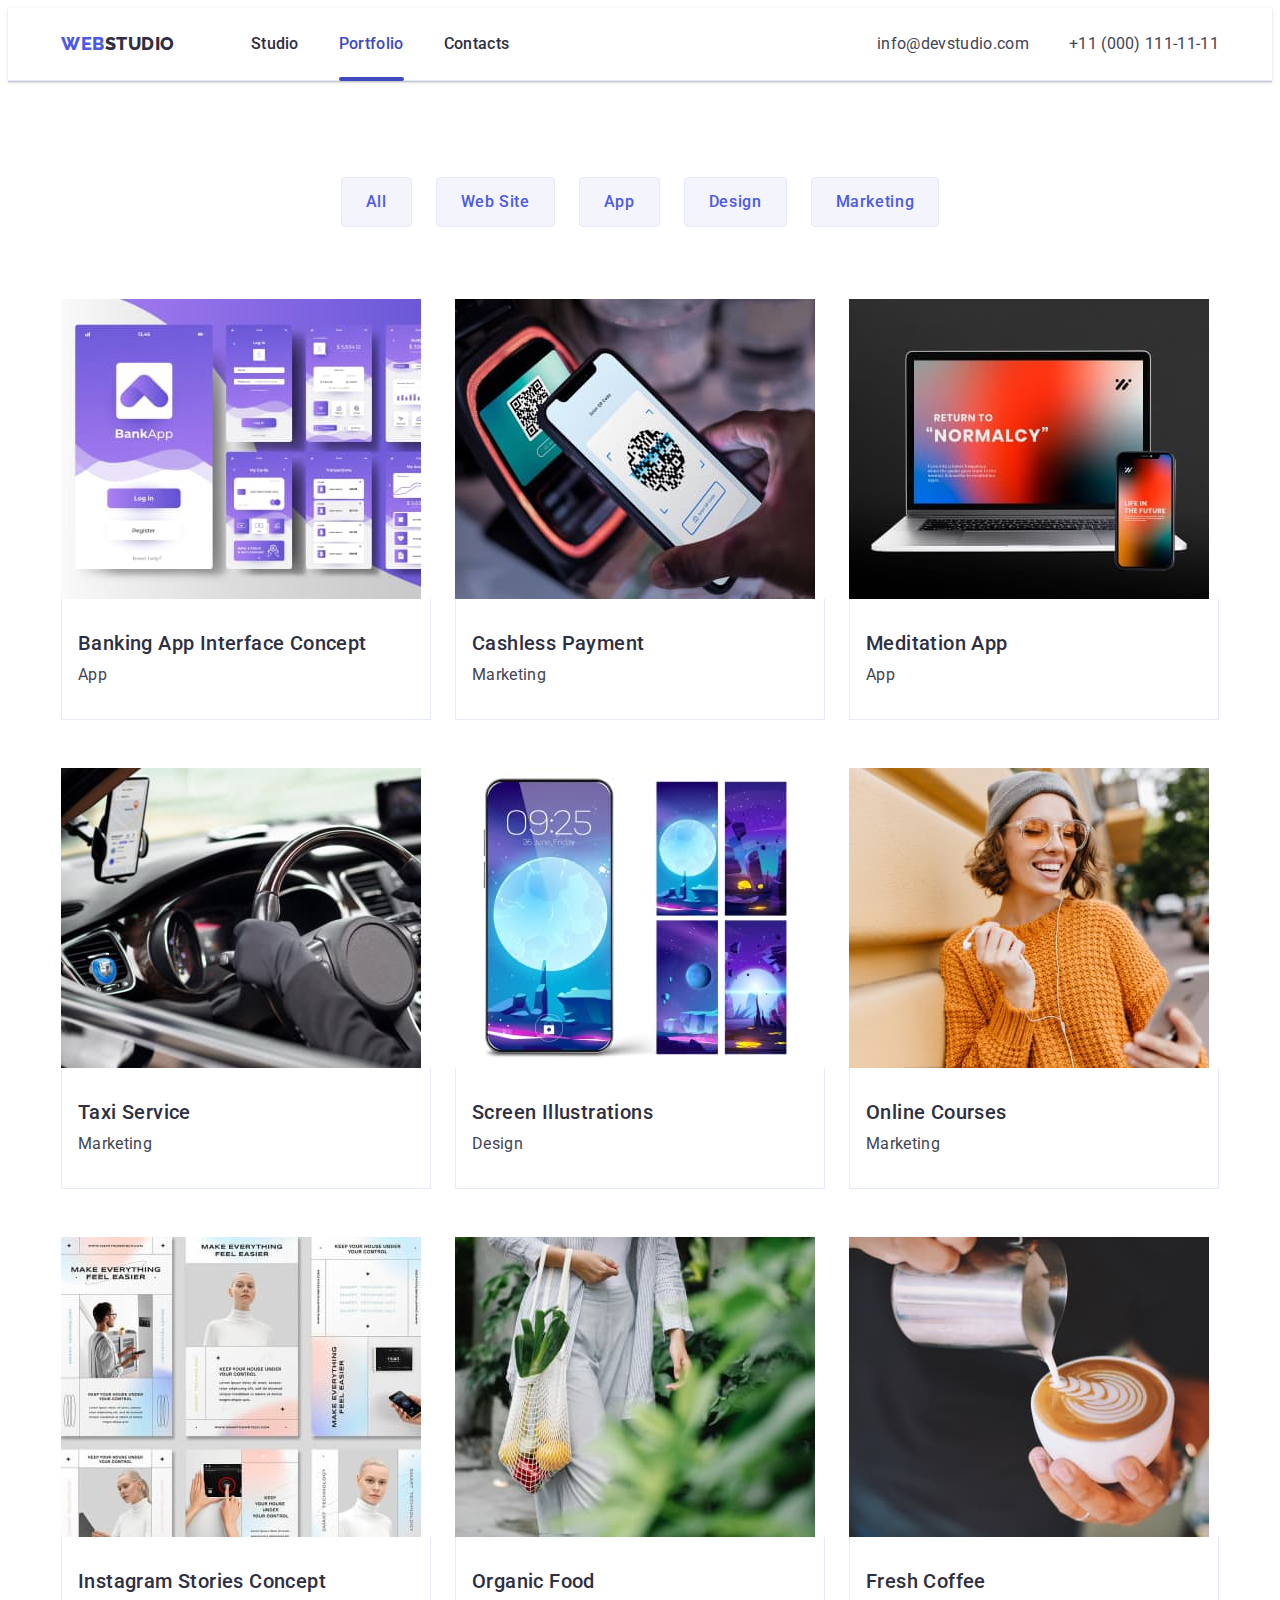
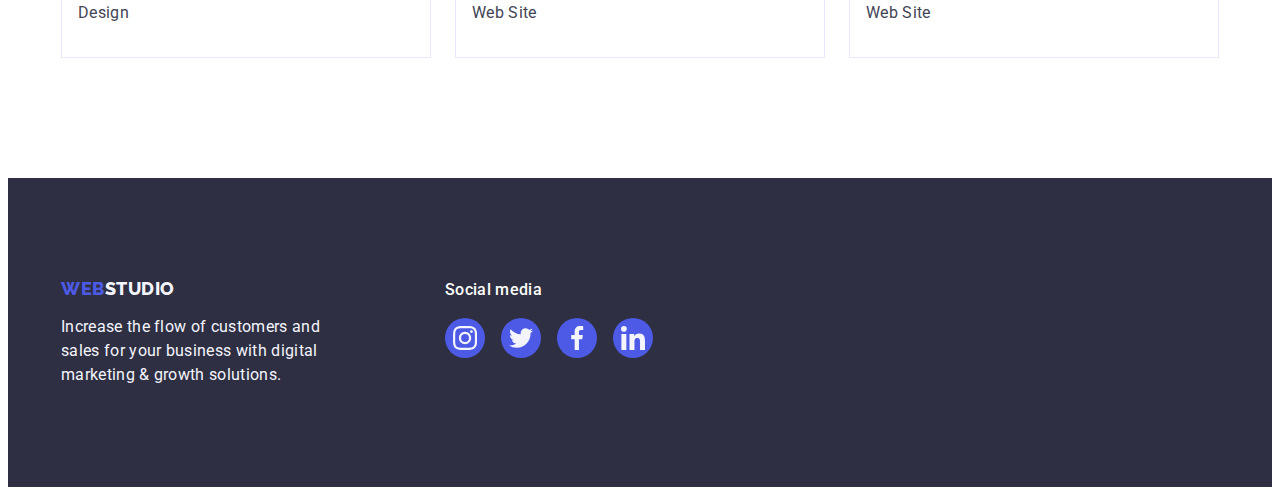
==== portfolio.html @ 48a173b4 "Initial commit" ====
<!DOCTYPE html>
<html lang="en">
  <head>
    <meta charset="UTF-8" />
    <meta http-equiv="X-UA-Compatible" content="IE=edge" />
    <meta name="viewport" content="width=device-width, initial-scale=1.0" />
    <title>Document</title>
    <link rel="preconnect" href="https://fonts.googleapis.com" />
    <link rel="preconnect" href="https://fonts.gstatic.com" crossorigin />
    <link
      href="https://fonts.googleapis.com/css2?family=Raleway:wght@800&family=Roboto:wght@400;500;700;900&display=swap"
      rel="stylesheet"
    />
    <link
      rel="stylesheet"
      href="https://cdnjs.cloudflare.com/ajax/libs/modern-normalize/2.0.0/modern-normalize.min.css"
      integrity="sha512-4xo8blKMVCiXpTaLzQSLSw3KFOVPWhm/TRtuPVc4WG6kUgjH6J03IBuG7JZPkcWMxJ5huwaBpOpnwYElP/m6wg=="
      crossorigin="anonymous"
      referrerpolicy="no-referrer"
    />
    <link rel="stylesheet" href="./css/styles.css" />
  </head>
  <body>
    <!-- header -->
    <header class="header">
      <div class="head container">
        <nav class="site-nav">
          <a href="./index.html" class="logo-header link"
            >Web<span class="logo part">Studio</span></a
          >
          <ul class="site-nav list">
            <li class="item">
              <a href="./index.html" class="site-nav-text link">Studio</a>
            </li>
            <li class="item">
              <a href="./portfolio.html" class="site-nav-text active link"
                >Portfolio</a
              >
            </li>
            <li class="item">
              <a href="" class="site-nav-text link">Contacts</a>
            </li>
          </ul>
        </nav>

        <address class="cont-info">
          <ul class="list">
            <li class="item">
              <a href="mailto:info@devstudio.com" class="cont-info-text link"
                >info@devstudio.com</a
              >
            </li>
            <li class="item">
              <a href="tel:+110001111111" class="cont-info-text link"
                >+11 (000) 111-11-11</a
              >
            </li>
          </ul>
        </address>
      </div>
    </header>
    <!-- main content -->
    <main>
      <section class="projects-filtre section">
        <div class="container">
          <h1 class="visually-hidden">
            Lorem ipsum dolor sit amet consectetur.
          </h1>

          <ul class="filtre-buttons list">
            <li class="item">
              <button type="button" class="button">All</button>
            </li>
            <li class="item">
              <button type="button" class="button">Web Site</button>
            </li>
            <li class="item">
              <button type="button" class="button">App</button>
            </li>
            <li class="item">
              <button type="button" class="button">Design</button>
            </li>
            <li class="item">
              <button type="button" class="button">Marketing</button>
            </li>
          </ul>

          <ul class="projects-card list">
            <li class="project-card-content">
              <a href="/" class="project-card-link link">
                <div class="project-list-img-wrapper">
                  <img
                    src="./images/portf9.jpg"
                    alt="Banking App"
                    width="360"
                    class="project-card-photo"
                  />
                  <p class="overlay">
                    14 Stylish and User-Friendly App Design Concepts · Task
                    Manager App · Calorie Tracker App · Exotic Fruit Ecommerce
                    App · Cloud Storage App
                  </p>
                </div>

                <div class="card-info">
                  <h2 class="project-tittle">Banking App Interface Concept</h2>
                  <p class="project-category">App</p>
                </div>
              </a>
            </li>

            <li class="project-card-content">
              <a href="" class="project-card-link link">
                <div class="project-list-img-wrapper">
                  <img
                    src="./images/portf1.jpg"
                    alt="Banking App"
                    width="360"
                    class="project-card-photo"
                  />
                  <p class="overlay">
                    14 Stylish and User-Friendly App Design Concepts · Task
                    Manager App · Calorie Tracker App · Exotic Fruit Ecommerce
                    App · Cloud Storage App
                  </p>
                </div>
                <div class="card-info">
                  <h2 class="project-tittle">Cashless Payment</h2>
                  <p class="project-category">Marketing</p>
                </div>
              </a>
            </li>

            <li class="project-card-content">
              <a href="" class="project-card-link link">
                <div class="project-list-img-wrapper">
                  <img
                    src="./images/portf2.jpg"
                    alt="Banking App"
                    width="360"
                    class="project-card-photo"
                  />
                  <p class="overlay">
                    14 Stylish and User-Friendly App Design Concepts · Task
                    Manager App · Calorie Tracker App · Exotic Fruit Ecommerce
                    App · Cloud Storage App
                  </p>
                </div>
                <div class="card-info">
                  <h2 class="project-tittle">Meditation App</h2>
                  <p class="project-category">App</p>
                </div>
              </a>
            </li>

            <li class="project-card-content">
              <a href="" class="project-card-link link">
                <div class="project-list-img-wrapper">
                  <img
                    src="./images/portf3.jpg"
                    alt="Banking App"
                    width="360"
                    class="project-card-photo"
                  />
                  <p class="overlay">
                    14 Stylish and User-Friendly App Design Concepts · Task
                    Manager App · Calorie Tracker App · Exotic Fruit Ecommerce
                    App · Cloud Storage App
                  </p>
                </div>
                <div class="card-info">
                  <h2 class="project-tittle">Taxi Service</h2>
                  <p class="project-category">Marketing</p>
                </div>
              </a>
            </li>

            <li class="project-card-content">
              <a href="" class="project-card-link link">
                <div class="project-list-img-wrapper">
                  <img
                    src="./images/portf4.jpg"
                    alt="Banking App"
                    width="360"
                    class="project-card-photo"
                  />
                  <p class="overlay">
                    14 Stylish and User-Friendly App Design Concepts · Task
                    Manager App · Calorie Tracker App · Exotic Fruit Ecommerce
                    App · Cloud Storage App
                  </p>
                </div>
                <div class="card-info">
                  <h2 class="project-tittle">Screen Illustrations</h2>
                  <p class="project-category">Design</p>
                </div>
              </a>
            </li>

            <li class="project-card-content">
              <a href="" class="project-card-link link">
                <div class="project-list-img-wrapper">
                  <img
                    src="./images/portf5.jpg"
                    alt="Banking App"
                    width="360"
                    class="project-card-photo"
                  />
                  <p class="overlay">
                    14 Stylish and User-Friendly App Design Concepts · Task
                    Manager App · Calorie Tracker App · Exotic Fruit Ecommerce
                    App · Cloud Storage App
                  </p>
                </div>
                <div class="card-info">
                  <h2 class="project-tittle">Online Courses</h2>
                  <p class="project-category">Marketing</p>
                </div>
              </a>
            </li>

            <li class="project-card-content">
              <a href="" class="project-card-link link">
                <div class="project-list-img-wrapper">
                  <img
                    src="./images/portf6.jpg"
                    alt="Banking App"
                    width="360"
                    class="project-card-photo"
                  />
                  <p class="overlay">
                    14 Stylish and User-Friendly App Design Concepts · Task
                    Manager App · Calorie Tracker App · Exotic Fruit Ecommerce
                    App · Cloud Storage App
                  </p>
                </div>
                <div class="card-info">
                  <h2 class="project-tittle">Instagram Stories Concept</h2>
                  <p class="project-category">Design</p>
                </div>
              </a>
            </li>

            <li class="project-card-content">
              <a href="" class="project-card-link link">
                <div class="project-list-img-wrapper">
                  <img
                    src="./images/portf7.jpg"
                    alt="Banking App"
                    width="360"
                    class="project-card-photo"
                  />
                  <p class="overlay">
                    14 Stylish and User-Friendly App Design Concepts · Task
                    Manager App · Calorie Tracker App · Exotic Fruit Ecommerce
                    App · Cloud Storage App
                  </p>
                </div>
                <div class="card-info">
                  <h2 class="project-tittle">Organic Food</h2>
                  <p class="project-category">Web Site</p>
                </div>
              </a>
            </li>

            <li class="project-card-content">
              <a href="" class="project-card-link link">
                <div class="project-list-img-wrapper">
                  <img
                    src="./images/portf8.jpg"
                    alt="Banking App"
                    width="360"
                    class="project-card-photo"
                  />
                  <p class="overlay">
                    14 Stylish and User-Friendly App Design Concepts · Task
                    Manager App · Calorie Tracker App · Exotic Fruit Ecommerce
                    App · Cloud Storage App
                  </p>
                </div>
                <div class="card-info">
                  <h2 class="project-tittle">Fresh Coffee</h2>
                  <p class="project-category">Web Site</p>
                </div>
              </a>
            </li>
          </ul>
        </div>
      </section>
    </main>
    <footer class="footer">
      <div class="footer-container container">
        <div class="footer-logo-text">
          <a href="./index.html" class="logo-footer link"
            >Web<span class="logo-part-footer">Studio</span></a
          >
          <p class="footer-text">
            Increase the flow of customers and sales for your business with
            digital marketing & growth solutions.
          </p>
        </div>

        <div class="footer-social">
          <p class="footer-media-tittle">Social media</p>
          <ul class="footer-media-list list">
            <li class="footer-media-item">
              <a href="" class="footer-media-link link">
                <svg class="footer-media-icon" width="24" height="24">
                  <use href="./images/icons.svg#icon-instagram"></use>
                </svg>
              </a>
            </li>
            <li class="footer-media-item">
              <a href="" class="footer-media-link link">
                <svg class="footer-media-icon" width="24" height="24">
                  <use href="./images/icons.svg#icon-twitter"></use>
                </svg>
              </a>
            </li>
            <li class="footer-media-item">
              <a href="" class="footer-media-link link">
                <svg class="footer-media-icon" width="24" height="24">
                  <use href="./images/icons.svg#icon-facebook"></use>
                </svg>
              </a>
            </li>
            <li class="footer-media-item">
              <a href="" class="footer-media-link link">
                <svg class="footer-media-icon" width="24" height="24">
                  <use href="./images/icons.svg#icon-linkedin"></use>
                </svg>
              </a>
            </li>
          </ul>
        </div>
      </div>
    </footer>
  </body>
</html>
---- css/styles.css ----
/* цвет основного текста #2E2F42 */
/* цвет вторичного текста #434455 */
/* главный цвет фона #FFFFFF */
/* цвет акцента #4D5AE5 */
/* вторичный цвет фона #F4F4FD */


:root{
    --primary-text-color:  #2E2F42;
    --secondary-text-color: #434455;
    --primary-bg-color: #FFFFFF;
    --secondary-bg-color:#2E2F42;
    --third-bg-color : #F4F4FD;
    --border-for-icons : #8E8F99 ;
    --accent:#4D5AE5;
    --accent-two:#404bbf;
    --accent-color-social : #31d0aa ;
    --button-shadow-color:rgba(0, 0, 0, 0.15);
    --elements-border-color: #E7E9FC;
    --active-button-shadow: 0px 3px 1px rgba(0, 0, 0, 0.1), 0px 2px 1px rgba(0, 0, 0, 0.08), 0px 2px 2px rgba(0, 0, 0, 0.12);
    --card-shadow-color : 0px 1px 6px rgba(46, 47, 66, 0.08), 0px 1px 1px rgba(46, 47, 66, 0.16), 0px 2px 1px rgba(46, 47, 66, 0.08);
    --card-set-gap-left: 24px;
    --card-set-gap-top :48px;
    --madal-bg-color :  #FCFCFC;
}
   
/* HOME PAGE */  /* HOME PAGE */ /* HOME PAGE */ /* HOME PAGE */ /* HOME PAGE */ /* HOME PAGE */ 

body{
    background-color:var(--primary-bg-color);
    color: var(--secondary-text-color);
    font-family: "Roboto" , sans-serif; 
    
   
}

/* default classes */


h1,h2,h3,h4,h5,h6,p{
    margin: 0;
   padding: 0;
}


ul{
    padding: 0;
}

img{
    display: block;
    max-width: 100%;
    height: auto;
    margin: 0;
}

.link{
    text-decoration: none;
}
.list{
    list-style: none;
    margin: 0;
    padding: 0;
}

.visually-hidden { 
 position: absolute;
width: 1px;
height: 1px;
margin: -1px;
border: 0;
padding: 0;
white-space: nowrap;
clip-path: inset(100%);
clip: rect(0 0 0 0);
overflow: hidden;
}


.section{
    padding-top: 120px;
    padding-bottom: 120px;
}

.container{
    width: 1158px;
    padding-left: 15px;
    padding-right: 15px;
    margin-left: auto;
    margin-right: auto;
}




/* HEADER */



header{
    box-shadow: 0px 2px 1px rgba(46, 47, 66, 0.08), 0px 1px 1px rgba(46, 47, 66, 0.16), 0px 1px 6px rgba(46, 47, 66, 0.08);
    border-bottom: 1px solid var(--elements-border-color)
}


.head.container{
    display: flex;

    align-items: center;
}


/* LOGO */

.logo.part{
    color: var(--secondary-bg-color);
}


.logo-header{
    color:var(--accent);
    text-transform: uppercase;
    font-family: "Raleway", sans-serif;
    font-weight: 800;
    font-size: 18px;
    line-height: 1.17; 
    letter-spacing: 0.03em;
    margin-right:76px;
   
 
}



/* NAVIGATION */

/* COMMON STYLES FOR NAVIGATION */

.site-nav{
 display: flex;
 align-items: center;
 
 font-weight: 500;
 font-size: 16px;
 line-height: 1.5;
 letter-spacing: 0.02em;
 color:var(--secondary-bg-color);

 

}
.site-nav.list .item{
    position: relative;
}

.site-nav-text.active{
    color: var(--accent-two);
    position: relative;
}

.site-nav .active::after{
    content: "" ;
    display: block;
    width: 100%;
    height: 4px;
    bottom: -1px;
   
    background-color: var(--accent-two);
    border-radius: 2px;

    position: absolute;

    left:0;
    
}


/* COMMON STYLES FOR LINK LIST */


.site-nav.list{
    letter-spacing: 0.02em;
    display: flex;
    gap:40px;
    
   
}


/* STYLE FOR BUTTONS TEXT */
.site-nav-text{
    display:block;
    padding-top: 24px;
    padding-bottom: 24px;

    color: var(--primary-text-color);
    font-weight: 500;
    font-size: 16px;
    line-height: 1.5;
    
   transition-property: color ;
   transition-duration: 250ms ;
   transition-timing-function: cubic-bezier(0.4, 0, 0.2, 1) ;

   
}

 .site-nav-text:hover,.site-nav-text:focus{
    color:var(--accent-two);
    
}



/* CONTACT INFIRMATION */


.cont-info{
    
    margin-left:auto;
    font-style: normal;
   
}


.cont-info>.list{
    align-items: center;
    display:flex;
    gap: 40px;
}


.cont-info-text{
    color: var(--secondary-text-colorcolor);
    
    font-size: 16px;
    line-height: 1.5;
    letter-spacing: 0.02em;
     padding-top: 24px;
    padding-bottom: 24px;

    transition-property: color ;
   transition-duration: 250ms ;
   transition-timing-function: cubic-bezier(0.4, 0, 0.2, 1) ;

}


.cont-info-text:hover,.cont-info-text:focus{
    color: var(--accent-two);
}



/* MAIN CONTENT */

/* SECTION 1 */

.hero {


    background-image: linear-gradient(rgba(46, 47, 66, 0.7),rgba(46, 47, 66, 0.7)), url("../images/people-office.jpg");
    background-color: var(--secondary-bg-color);
    background-repeat: no-repeat;
    background-position: center;
    background-size: cover;

    max-width: 1440px;
    margin: 0 auto;


    text-align: center;
    padding: 188px 0;
}



.hero-tittle{
    max-width: 496px;
    
    margin: 0 auto;
    color: var(--primary-bg-color);
    font-weight: 700;
    font-size: 56px;
    line-height: 1.07;
    letter-spacing:0.02em;
    margin-bottom: 48px;
    
}

.order-button{
    display: block;
    height: 56px;
    border: none;
    margin:0 auto;
    cursor:pointer;
    background-color: var(--accent);
    color:var(--primary-bg-color);
    font-family: "Roboto",sans-serif;
    font-weight: 500;
    font-size: 16px;
    line-height: 1.5;
    letter-spacing: 0.04em;
    text-align: center;
    padding: 16px 32px 16px 32px;
    background: #4D5AE5;
    box-shadow: var(--button-shadow-color);
    border-radius: 4px;
    min-width: 169px;

   transition-property: background-color;
   transition-duration: 250ms ;
   transition-timing-function: cubic-bezier(0.4, 0, 0.2, 1) ;
}

.order-button:hover,.order-button:focus{
background-color:var(--accent-two);
}


/* SECTION 2 */

 .feauters-list {
    display: flex;
 }

 .feauters-list .item {
    margin-right:24px;
    width: calc((100% - 72px) / 4);
 }

 .feauters-list .item:last-child{
    margin-right:0px;
 }


 .feauters-icon {
     display: flex;
     align-items: center;
     justify-content: center;
      border-radius: 4px; 
      margin-bottom: 8px;
    width: 264px;
    height: 112px;
    background-color: var(--third-bg-color);
 }

 

 .feauters-svg{
    width: 64px;
    height: 64px;
 }



.feauters-card-tittle{
    color: var(--primary-text-color);
    font-weight: 500;
    font-size: 20px;
    line-height: 1.2;
    letter-spacing: 0.02em;
    margin-bottom: 8px;
    margin-top: 8px;
}

.feauters-card-text{
    color: var(--secondary-text-color);
    font-size: 16px;
    line-height: 1.5 ;
    letter-spacing: 0.02em ;

}

/* SECTION 3 */

.projects.section{
    padding-top:0;
}

.projects-tittle{ 
    color: var(--primary-text-color);
    font-weight: 700;
    font-size: 36px;
    line-height: 1.11;
    text-align: center;
    letter-spacing: 0.02em;
    text-transform: capitalize;
    margin-bottom: 72px;
}

.projects-list{
    display:flex;
}

.projects-list .item{

    margin-right:24px;
}

.projects-list .item:last-child{
    margin-right: 0;
}

/* SECTION 4 */

.team{
  background-color: var(--third-bg-color);
}

.team-tittle{
    color: var(--primary-text-color);
    font-weight: 700;
    font-size: 36px;
    line-height: 1.11;  
    text-align: center;
    letter-spacing: 0.02em;
    text-transform: capitalize;
    margin-bottom: 72px;

}

.team-list{
    display: flex;
    gap: 24px;
}



.team-card-content{
    text-align: center;
    background-color: var(--primary-bg-color);
    box-shadow: var(--card-shadow-color);
    border-radius: 0px 0px 4px 4px;
    width: calc(100% - 72px);
    /* margin-right: 24px; */
    
}

.team.list .team-card-content:last-child{
    margin-right: 0;
}

/* .worker{

    padding: 32px 16px 8px 16px;
} */


.card-tittle{
    background-color: var(--primary-bg-color);
    color:var(--primary-text-color);
    font-weight: 500;
    font-size: 20px;
    line-height: 1.2; 
    text-align: center;
    margin-top: 32px;
    margin-bottom: 8px;
    letter-spacing: 0.02em ;
    

}

.card-text {
   color:var(--secondary-text-color);
   font-size: 16px ;
   line-height: 1.5;
   letter-spacing: 0.02em;
   text-align: center;
  
   
}


.team-photo{
    display: block;
}


.person-media-link{
    display: flex;
    width: 100%;
     height: 100% ;
     background-color: var(--accent);
     border-radius: 50%;
     align-items: center;
     justify-content: center;

  transition-property: background-color;
   transition-duration: 250ms ;
   transition-timing-function: cubic-bezier(0.4, 0, 0.2, 1) ;

}

.person-media-link:hover , .person-media-link:focus{
   background-color: var(--accent-two) ;
   
}

.person-media-list{

display: flex;
justify-content: center;
gap: 24px;
margin-top: 8px;
padding: 0px 16px 32px 16px;



}


.person-media-list .media-container:last-child{
    margin-right: 0 ;
}



.media-container{
    width: 40px;
    height: 40px;
    
    background-color: var(--accent);
    border-radius: 50%;
    
}


.person-media-icon{
   
   width: 16px;
   height: 16px;
   margin:12px;
    fill: var(--third-bg-color);
    
}



/* CUSTOMERS SECTION 5 */
.customers-tittle{

   margin-bottom: 72px;

   text-align: center;
   font-family: 'Roboto' sans-serif;
   font-weight: 700;
   font-size: 36px;
   letter-spacing: 0.02em;
   line-height: 1.11 ;

   color: var(--primary-text-color);
}

.customers-list {
    display: flex;
    gap: 24px;
}

.custom-card{
    height: 88px;
    width: calc((100% - 120px) / 6);
}


.customers-link{
    width: 100%;
    height: 100%;
    border: 1px solid var(--border-for-icons);
    border-radius: 4px;
    display: flex; 
    align-items: center;
    justify-content: center;
    color: var(--border-for-icons);
    cursor: pointer;

    transition: border-color 250ms cubic-bezier(0.4, 0, 0.2, 1),
    color 250ms cubic-bezier(0.4, 0, 0.2, 1);

    /* transition-property: color, border ;
   transition-duration: 250ms ;
   transition-timing-function: cubic-bezier(0.4, 0, 0.2, 1) ; */
}

.custom-icon{
    fill: currentColor;
    margin: 16px 32px;
    width: 104px;
     height: 56px;

}



.customers-link:hover, .customers-link:focus {
    color: var(--accent-two);
    border: 1px solid var(--accent-two);
}


    /* footer */ /* footer */ /* footer */



.footer{
    
    background-color: var(--secondary-bg-color);
    padding-top: 100px;
    padding-bottom: 100px;
    
}
.footer-container{
    display: flex;
    align-items: baseline
    
}

.logo-footer{
    display: inline-block;
    margin-bottom: 16px;
    color:var(--accent);
    text-transform: uppercase;
    font-family: "Raleway", sans-serif;
    font-weight: 800;
    font-size: 18px;
    line-height: 1.17; 
    letter-spacing: 0.03em;
}


.logo-part-footer{
color:var(--third-bg-color);

}

.footer-logo-text{
  
    margin-right: 120px;
}

.footer-text {
    width: 264px;
   font-size: 16px;
   line-height: 1.5;
   letter-spacing: 0.02em ;
   color:var(--third-bg-color);
}

.footer-media-tittle {
 font-family: 'Roboto' sans-serif;
font-style: normal;
font-weight: 500;
font-size: 16px;
line-height: 1.5;
letter-spacing: 0.02em;

color:  var(--primary-bg-color);

margin-bottom: 16px ;
}


.footer-media-list {
    display:flex;
     gap: 16px;
   
}

.footer-media-link{
    display: flex; 
    align-items: center;
     justify-content: center;
    width: 100%;
    height: 100%;
    background-color: var(--accent);
    border-radius: 50%;

    transition-property: background-color;
   transition-duration: 250ms ;
   transition-timing-function: cubic-bezier(0.4, 0, 0.2, 1) ;
}


.footer-media-link:hover , .footer-media-link:focus{
      background-color: var( --accent-color-social);
}

.footer-media-item{
    width: 40px;
    height: 40px;
}


.footer-media-icon {
   fill: var(--third-bg-color);
    margin: 8px;
}


/* PAGE PORTFOLIO */ /* PAGE PORTFOLIO */ /* PAGE PORTFOLIO */ /* PAGE PORTFOLIO */




/* filtre buttons */

.projects-filtre{
    padding-top: 96px;
     padding-bottom: 120px;
}

.button{
 display: inline-block;
background-color: var(--third-bg-color);
font-family: "Roboto", sans-serif;
font-weight: 500;
font-size: 16px;
line-height: 1.5;
letter-spacing: 0.04em ;
text-align: center;
color: var(--accent);
cursor:pointer;
text-align: center;
padding: 12px 24px 12px 24px;
border-radius: 4px;
border: 1px solid var(--elements-border-color);
min-width: 69px;
transition: color 250ms cubic-bezier(0.4, 0, 0.2, 1), background-color 250ms cubic-bezier(0.4, 0, 0.2, 1), 
border-color 250ms cubic-bezier(0.4, 0, 0.2, 1),
 box-shadow 250ms cubic-bezier(0.4, 0, 0.2, 1);

   /* transition-property: color, background-color, box-shadow, border;
   transition-duration: 250ms ;
   transition-timing-function: cubic-bezier(0.4, 0, 0.2, 1) ;  */
}

.button:hover,.button:focus{
     color: var(--primary-bg-color);
    background-color:var(--accent-two);
    box-shadow: var(--active-button-shadow);
    border: 1px solid transparent;
    
}

.filtre-buttons.list{
    display:flex;
    justify-content: center;
    margin-bottom: 72px;
}

.filtre-buttons.list .item{
    margin-right: 24px;
}

.filtre-buttons.list .item:last-child{
    margin-right: 0px;
}


.project-list-img-wrapper{
    position: relative;
    overflow: hidden;
}

.overlay{ 
    position: absolute;
    left: 0;
    top: 0;
    width: 100%;
    height: 100%;
    overflow: auto;
    transform: translate( 0, 100%);
    transition: transform 250ms cubic-bezier(0.4, 0, 0.2, 1) ;


    color: var(--third-bg-color);
    background-color: var(--accent);
    font-family: 'Roboto' , sans-serif;
    font-size: 16px;
    line-height: 1.5;
    letter-spacing: 0.02em;

    /* padding: 40px 32px 164px 32px; */
    padding: 40px 32px;
    
}




.project-card-link{
    display: block;
    transition: box-shadow 250ms cubic-bezier(0.4, 0, 0.2, 1);
    
}

.project-card-link:hover .overlay, .project-card-link:focus .overlay{
  transform: translate(0, 0);
}

.project-card-link:hover, .project-card-link:focus{
    
  box-shadow: 0px 1px 6px rgba(46, 47, 66, 0.08),
  0px 1px 1px rgba(46, 47, 66, 0.16),
   0px 2px 1px rgba(46, 47, 66, 0.08);
}






 .projects-card{
    display:flex;
    flex-wrap: wrap;
    padding-top: 0;
    padding-bottom: 0;
    column-gap: 24px;
    row-gap: 48px;

}


.project-card-photo{
    
    display: block;
    max-width: 100%;
    
}

.project-card-content{

    width: calc((100% - 48px) / 3);
    background-color: var(--primary-bg-color);
   
}




.project-tittle{
   
    color: var(--primary-text-color);
    font-weight: 500;
    font-size: 20px;
    line-height: 1.2;  
    letter-spacing: 0.02em;
     
    margin-bottom:8px;

}
.project-category {

   color: var(--secondary-text-color);
    
   font-size: 16px;
   line-height: 1.5;
   letter-spacing: 0.02em;
  

}

.card-info{

   padding: 32px 16px 32px 16px;
    
   border: 1px solid var(--elements-border-color);
   
   border-top:none;
    
} 

/* MODAL WINDOW AND BACKDROP */


.backdrop.is-hidden{
    visibility: hidden;
    opacity: 0;
    pointer-events: none;
}

.backdrop{
   position: fixed;
   top: 0;
   left: 0;

   width: 100%;
   height: 100%;

   background-color: rgba(46, 47, 66, 0.4);

   transition: opacity 250ms cubic-bezier(0.4, 0, 0.2, 1),
    visibility 250ms cubic-bezier(0.4, 0, 0.2, 1)
}

.modal{

    position: absolute;
    top: 50%;
    left: 50%;

    transform: translate(-50%, -50%);
    transition: transform 250ms cubic-bezier(0.4, 0, 0.2, 1);

    min-width: 408px;
    min-height: 584px;


    background-color: var(--madal-bg-color);
    box-shadow: 0px 1px 1px rgba(0, 0, 0, 0.14), 0px 1px 3px rgba(0, 0, 0, 0.12), 0px 2px 1px rgba(0, 0, 0, 0.2);
    border-radius: 4px;

    

    
}


.modal-button{

    display: flex;
    justify-content: center;
    align-items: center;

    position: absolute;
    top: 24px;
    right: 24px;
    bottom: auto;
    left: auto;
      
    
    
    min-width: 24px;
    min-height: 24px;
    padding: 0;
    background-color: var(--elements-border-color);
    border: 1px solid rgba(0, 0, 0, 0.1);
    border-radius: 50%;

    cursor: pointer;

     transition: background-color 250ms cubic-bezier(0.4, 0, 0.2, 1),
     border 250ms cubic-bezier(0.4, 0, 0.2, 1);
}


.modal-button:hover, .modal-button:focus{
    
    fill: var(--primary-bg-color);
    background-color: var(--accent-two);
    border: none;

}

.modal-back-icon{
    transition: fill 250ms cubic-bezier(0.4, 0, 0.2, 1);
}
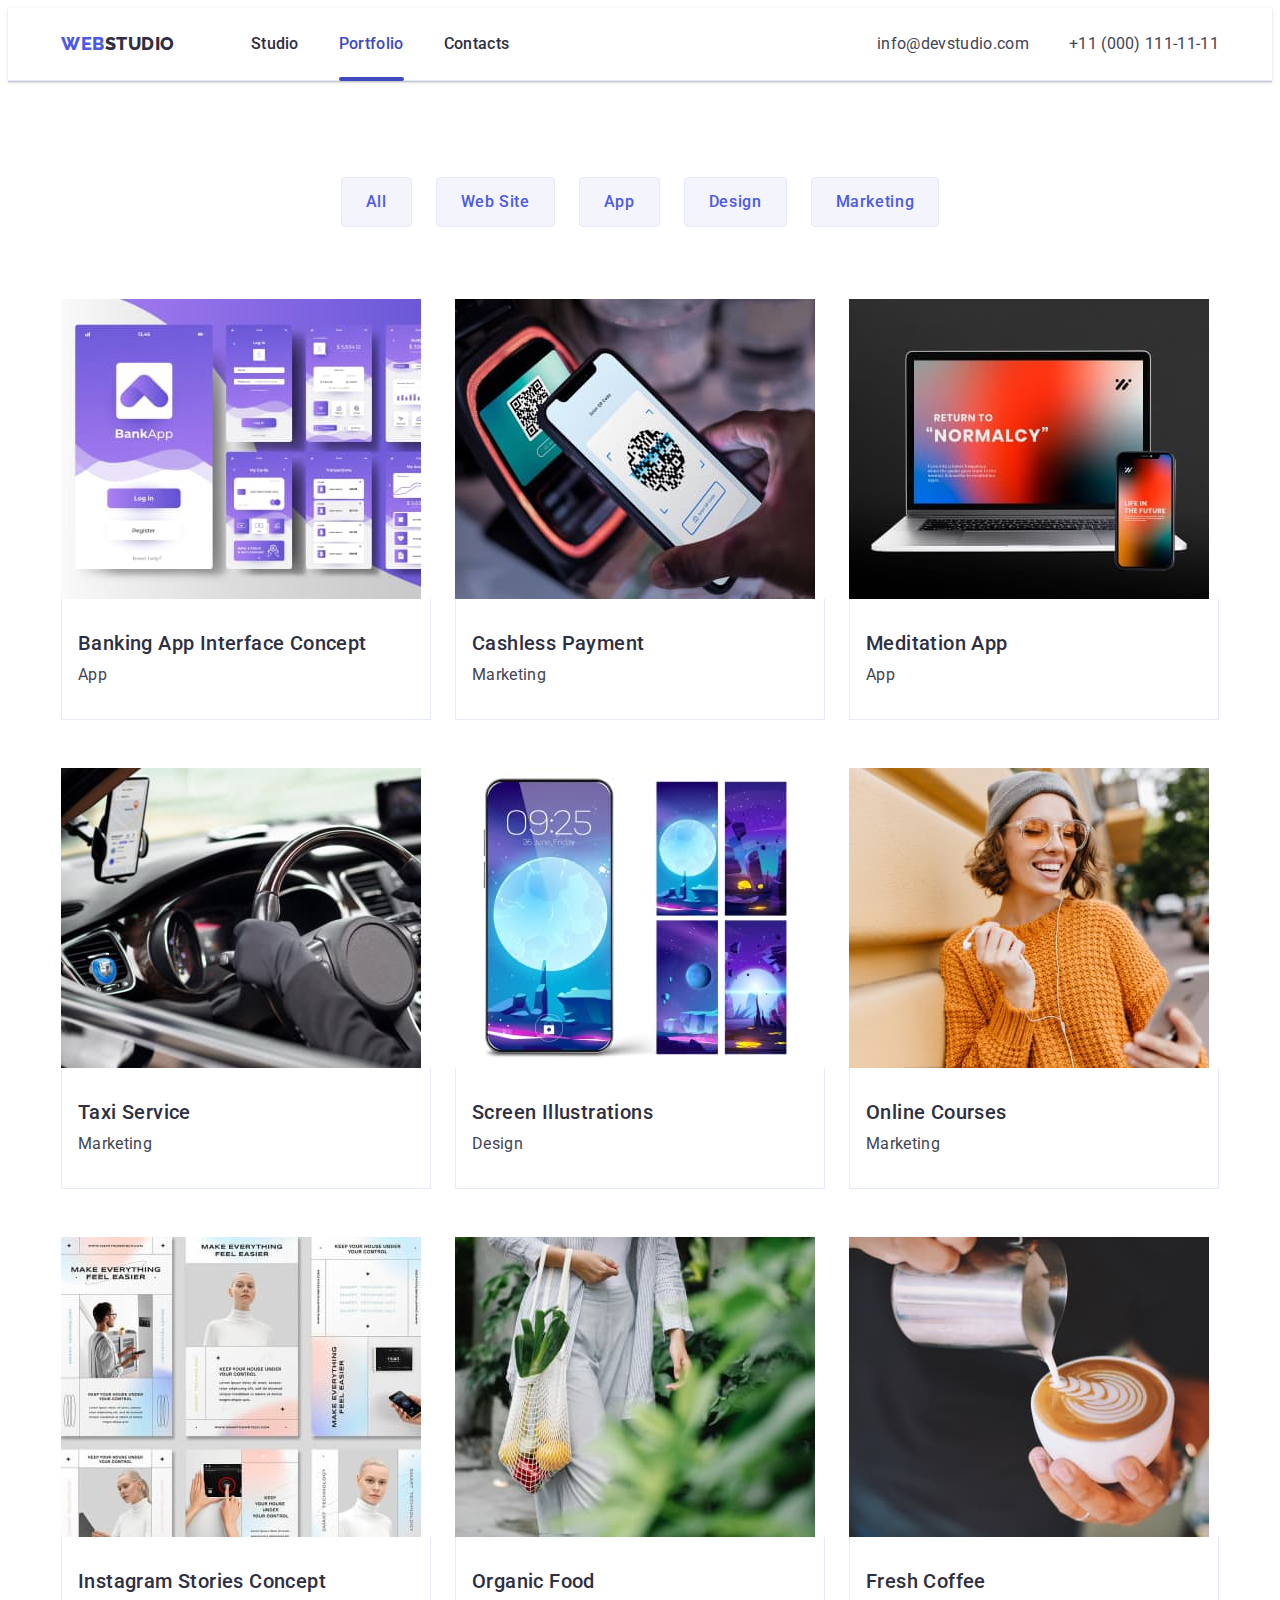
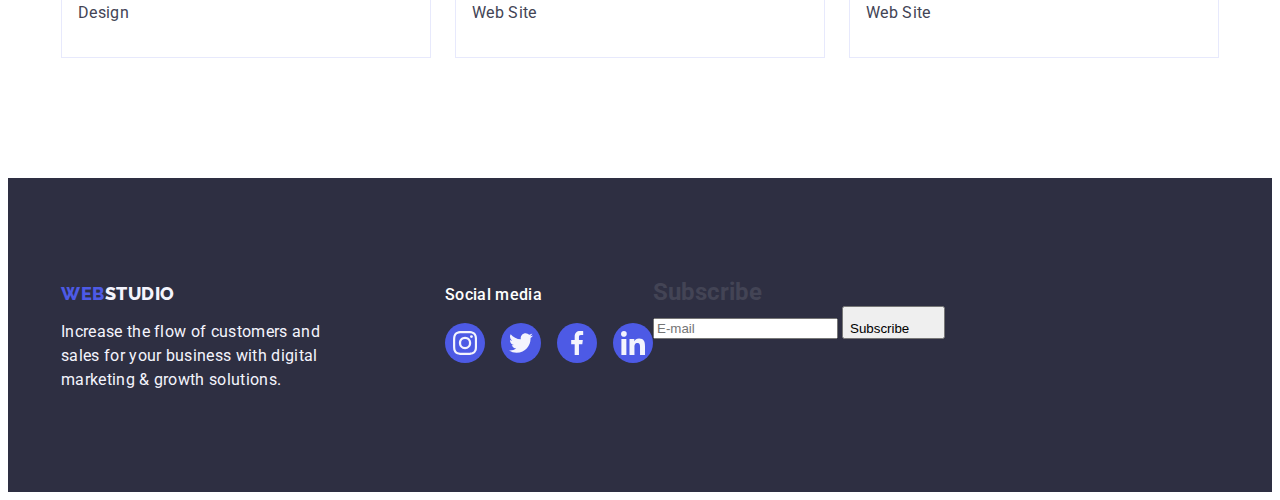
==== commit d8ca0c1a: "added footer input" ====
--- a/portfolio.html
+++ b/portfolio.html
@@ -333,6 +333,29 @@
             </li>
           </ul>
         </div>
+
+        <div class="footer-form-wrapper">
+          <h2 class="footer-form-tittle">Subscribe</h2>
+
+          <div class="input-btn-wrapper">
+            <label for="e-mail" class="footer-form-lable">
+              <input
+                type="text"
+                class="footer-input"
+                id="e-mail"
+                name="e_mail"
+                placeholder="E-mail"
+              />
+            </label>
+
+            <button type="button" class="subscribe-btn">
+              Subscribe
+              <svg class="footer-btn-icon" width="24" height="24">
+                <use href="./images/icons.svg#icon-airplane" />
+              </svg>
+            </button>
+          </div>
+        </div>
       </div>
     </footer>
   </body>
--- a/css/styles.css
+++ b/css/styles.css
@@ -899,18 +899,20 @@
     top: 50%;
     left: 50%;
 
-    transform: translate(-50%, -50%);
-    transition: transform 250ms cubic-bezier(0.4, 0, 0.2, 1);
+    
 
     min-width: 408px;
     min-height: 584px;
 
+    padding:72px 24px 16px 24px;
+    
 
     background-color: var(--madal-bg-color);
     box-shadow: 0px 1px 1px rgba(0, 0, 0, 0.14), 0px 1px 3px rgba(0, 0, 0, 0.12), 0px 2px 1px rgba(0, 0, 0, 0.2);
     border-radius: 4px;
 
-    
+    transform: translate(-50%, -50%);
+    transition: transform 250ms cubic-bezier(0.4, 0, 0.2, 1);
 
     
 }
@@ -952,7 +954,127 @@
 
 }
 
+
+
 .modal-back-icon{
     transition: fill 250ms cubic-bezier(0.4, 0, 0.2, 1);
 }
 
+
+.area-from-comment{
+    width: 100%;
+    height: 120px;
+    resize: none;
+    padding-top: 8px;
+    padding-left: 16px;
+
+    color: rgba(46, 47, 66, 0.4);
+    font-family: 'Roboto', sans-serif;
+    font-size: 12px;
+    line-height: 1.166;
+    letter-spacing: 0.04em;
+
+    border: 1px solid rgba(46, 47, 66, 0.4);
+    border-radius: 4px;
+}
+
+
+
+
+
+.modal-tittle{
+    
+  color: var(--secondary-bg-color);
+  text-align: center;
+
+  margin-bottom: 16px;
+
+font-family: 'Roboto', sans-serif;
+font-weight: 500;
+font-size: 16px;
+line-height: 1.5;
+letter-spacing: 0.02em;
+
+}
+
+.cont-form{
+    width: 360px;
+    
+}
+
+.input-item{
+    margin-bottom: 8px ; 
+}
+
+.cont-form-input{
+ width: 360px;
+ height: 40px;
+ 
+
+
+border: 1px solid rgba(46, 47, 66, 0.4);
+border-radius: 4px;
+
+}
+
+.cont-form-input:nth-last-child(){
+    margin-bottom: 8px ;
+}
+
+.input-tittle{
+    color:var(--border-for-icons);
+    font-family: 'Roboto', sans-serif;
+    font-size: 12px;
+    line-height: 1.166;
+   letter-spacing: 0.01em;
+   margin-bottom: 1.52px;
+   
+
+}
+
+.cont-form-list{
+    margin-bottom: 24px;
+}
+
+.privacy-policy{
+    color: var(--accent);
+}
+
+.checkbox{
+  color: var(--border-for-icons);
+  font-family: 'Roboto', sans-serif;
+  font-size: 12px;
+  line-height: 1.166;
+  letter-spacing: 0.04em;
+
+  text-align: center;
+
+  margin-bottom: 24px;
+  
+
+}
+
+.modal-btn-send{
+    display: block;
+    margin-left: auto;
+    margin-right: auto;
+
+    width: 169px;
+    height: 56px;
+
+    font-family: 'Roboto', sans-serif;
+
+    font-weight: 500;
+    font-size: 16px;
+    line-height: 1.5;
+    letter-spacing: 0.04em;
+    
+    background: var(--accent);
+    box-shadow: 0px 4px 4px rgba(0, 0, 0, 0.15);
+    border-radius: 4px;
+    color: var(--primary-bg-color);
+    padding: 16px 32px;
+    transition: background-color 250ms cubic-bezier(0.4, 0, 0.2, 1),
+     box-shadow 250ms cubic-bezier(0.4, 0, 0.2, 1); 
+}
+
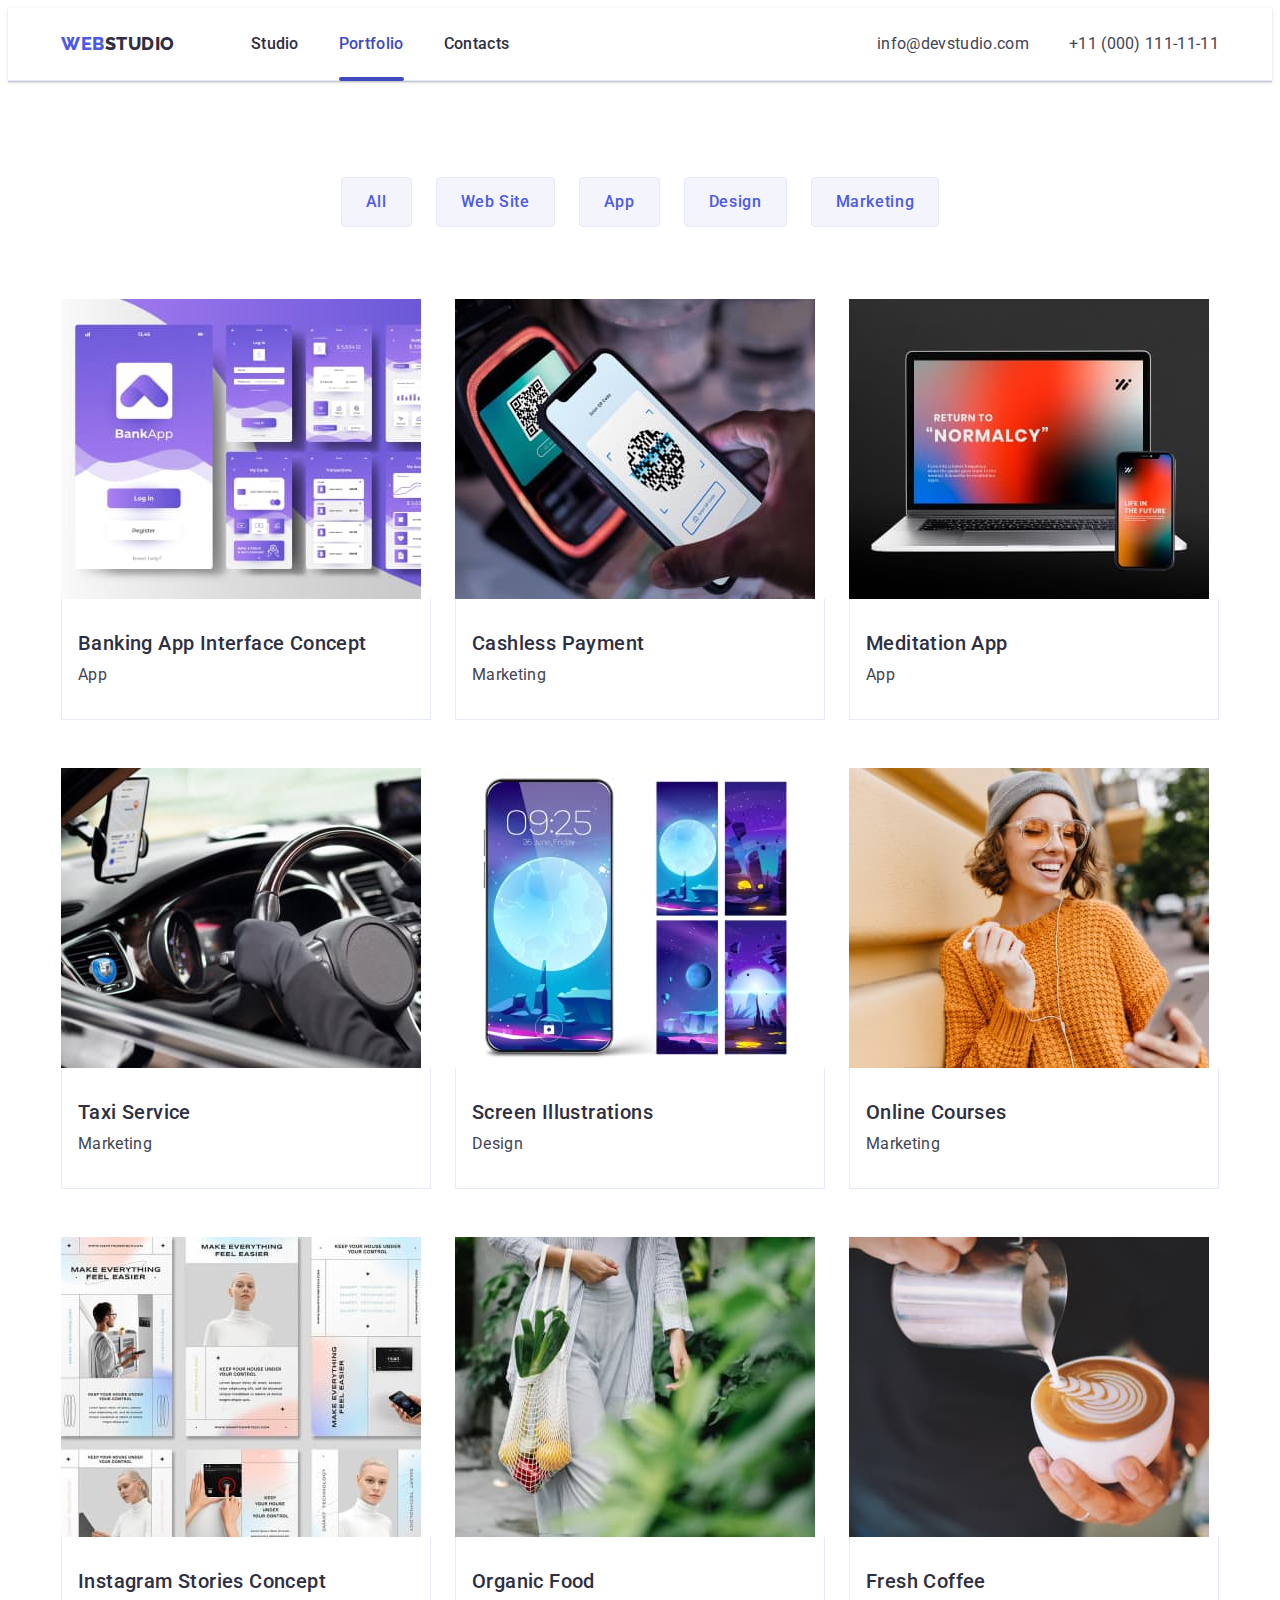
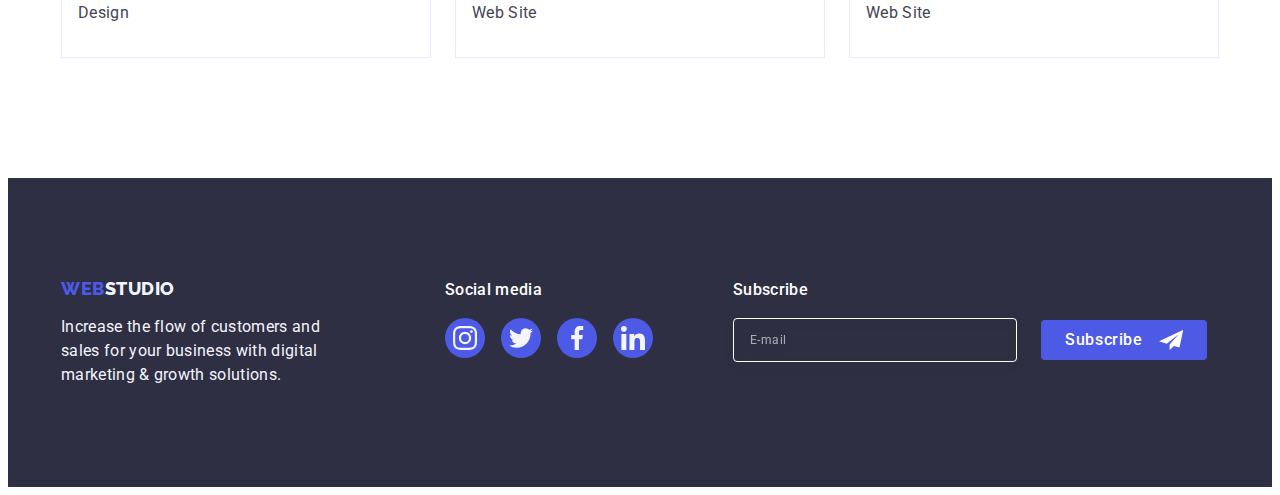
==== commit f57abd77: "replacing colors and id in inputs for labels" ====
--- a/portfolio.html
+++ b/portfolio.html
@@ -335,26 +335,26 @@
         </div>
 
         <div class="footer-form-wrapper">
-          <h2 class="footer-form-tittle">Subscribe</h2>
-
-          <div class="input-btn-wrapper">
+          <p class="footer-form-tittle">Subscribe</p>
+
+          <form class="input-btn-wrapper">
             <label for="e-mail" class="footer-form-lable">
               <input
-                type="text"
+                type="email"
                 class="footer-input"
                 id="e-mail"
-                name="e_mail"
+                name="e-mail"
                 placeholder="E-mail"
               />
             </label>
 
-            <button type="button" class="subscribe-btn">
+            <button type="submit" class="subscribe-btn">
               Subscribe
               <svg class="footer-btn-icon" width="24" height="24">
                 <use href="./images/icons.svg#icon-airplane" />
               </svg>
             </button>
-          </div>
+          </form>
         </div>
       </div>
     </footer>
--- a/css/styles.css
+++ b/css/styles.css
@@ -598,7 +598,8 @@
 }
 
 
-    /* footer */ /* footer */ /* footer */
+
+/* footer */ /* footer */ /* footer */
 
 
 
@@ -646,6 +647,10 @@
    color:var(--third-bg-color);
 }
 
+.footer-social{
+    margin-right: 80px;
+}
+
 .footer-media-tittle {
  font-family: 'Roboto' sans-serif;
 font-style: normal;
@@ -694,8 +699,94 @@
 .footer-media-icon {
    fill: var(--third-bg-color);
     margin: 8px;
-}
-
+    gap: 24px;
+}
+
+
+.input-btn-wrapper{
+    display: flex;
+    align-items: center;
+
+}
+
+.footer-form-tittle{
+
+    color: var(--primary-bg-color);
+    font-family: 'Roboto', sans-serif;
+
+   font-weight: 500;
+   font-size: 16px;
+   line-height: 1.5;
+   letter-spacing: 0.02em;
+   margin-bottom: 16px;
+}
+
+.footer-input{
+   
+    width: 264px;
+    height: 40px;
+
+    margin-right: 24px;
+    
+    padding-left: 16px;
+    color: var(--primary-bg-color);
+     font-size: 12px;
+     line-height: 1.5;
+     letter-spacing: 0.04em;
+
+    background-color: rgba(0, 0, 0, 0);
+    border: 1px solid var(--primary-bg-color);
+
+    border-radius: 4px;
+
+    filter: drop-shadow(0px 4px 4px rgba(0, 0, 0, 0.15));
+}
+
+.footer-input::placeholder{
+    color: #ffffff;
+    font-family: 'Roboto', sans-serif;
+    font-size: 12px;
+    line-height: 1.166;
+    letter-spacing: 0.04em;
+    opacity: 0.6;
+
+}
+
+.subscribe-btn{
+
+    display: flex;
+   justify-content: center;
+   align-items: center;
+    cursor: pointer;
+    min-width: 165px ;
+    height: 40px;
+
+
+
+    color: var(--primary-bg-color) ;
+    font-family: 'Roboto', sans-serif;
+    font-weight: 500;
+    font-size: 16px;
+    line-height: 1.5;
+    letter-spacing: 0.04em;
+   
+
+   
+    background-color: var(--accent);
+    border-radius: 4px;
+    padding: 8px 24px;
+    border: none;
+    transition: backgruond-color 250ms  cubic-bezier(0.4, 0, 0.2, 1), box-shadow 250ms  cubic-bezier(0.4, 0, 0.2, 1);
+}
+
+.footer-btn-icon{
+    margin-left: 16px;
+}
+
+.subscribe-btn:hover, .subscribe-btn:focus{
+    background-color: var(--accent-two);
+    box-shadow: 0px 4px 4px rgba(0, 0, 0, 0.15);
+}
 
 /* PAGE PORTFOLIO */ /* PAGE PORTFOLIO */ /* PAGE PORTFOLIO */ /* PAGE PORTFOLIO */
 
@@ -729,9 +820,6 @@
 border-color 250ms cubic-bezier(0.4, 0, 0.2, 1),
  box-shadow 250ms cubic-bezier(0.4, 0, 0.2, 1);
 
-   /* transition-property: color, background-color, box-shadow, border;
-   transition-duration: 250ms ;
-   transition-timing-function: cubic-bezier(0.4, 0, 0.2, 1) ;  */
 }
 
 .button:hover,.button:focus{
@@ -795,12 +883,12 @@
 }
 
 .project-card-link:hover .overlay, .project-card-link:focus .overlay{
-  transform: translate(0, 0);
+    transform: translate(0, 0);
 }
 
 .project-card-link:hover, .project-card-link:focus{
     
-  box-shadow: 0px 1px 6px rgba(46, 47, 66, 0.08),
+    box-shadow: 0px 1px 6px rgba(46, 47, 66, 0.08),
   0px 1px 1px rgba(46, 47, 66, 0.16),
    0px 2px 1px rgba(46, 47, 66, 0.08);
 }
@@ -880,16 +968,16 @@
 }
 
 .backdrop{
-   position: fixed;
-   top: 0;
-   left: 0;
-
-   width: 100%;
-   height: 100%;
-
-   background-color: rgba(46, 47, 66, 0.4);
-
-   transition: opacity 250ms cubic-bezier(0.4, 0, 0.2, 1),
+    position: fixed;
+    top: 0;
+    left: 0;
+
+    width: 100%;
+    height: 100%;
+
+    background-color: rgba(46, 47, 66, 0.4);
+
+    transition: opacity 250ms cubic-bezier(0.4, 0, 0.2, 1),
     visibility 250ms cubic-bezier(0.4, 0, 0.2, 1)
 }
 
@@ -904,7 +992,7 @@
     min-width: 408px;
     min-height: 584px;
 
-    padding:72px 24px 16px 24px;
+    padding:72px 24px 24px 24px;
     
 
     background-color: var(--madal-bg-color);
@@ -941,8 +1029,8 @@
 
     cursor: pointer;
 
-     transition: background-color 250ms cubic-bezier(0.4, 0, 0.2, 1),
-     border 250ms cubic-bezier(0.4, 0, 0.2, 1);
+    transition: background-color 250ms cubic-bezier(0.4, 0, 0.2, 1),
+    border 250ms cubic-bezier(0.4, 0, 0.2, 1);
 }
 
 
@@ -961,120 +1049,174 @@
 }
 
 
+
+
+.modal-tittle{
+
+     color: var(--secondary-bg-color);
+    font-weight: 500;
+     font-size: 16px; 
+     line-height: 1.5;
+     text-align: center; 
+     letter-spacing: 0.02em;
+
+      margin-bottom: 16px;
+
+}
+
+.cont-form-wrapper{
+    margin-bottom: 8px;
+
+}
+
+
+.input-tittle{
+    display: block;
+
+    margin-bottom: 4px;
+
+    color: var(--border-for-icons);
+    font-size: 12px;
+    line-height: 1.17;
+    letter-spacing: 0.04em;
+
+}
+
+.input-icon-wrapper{
+    position: relative;
+
+}
+
+.cont-form-input{
+
+
+    width: 100%;
+    height: 40px;
+     border: 1px solid rgba(46, 47, 66, 0.4);
+      border-radius: 4px;
+      background-color: transparent;
+
+      padding-left: 38px;
+      outline: transparent;
+      transition: border-color 250ms cubic-bezier(0.4, 0, 0.2, 1);
+
+}
+
+.cont-form-input:focus{
+
+    border-color:var(--accent);
+}
+
+
+.input-icon{
+
+     position: absolute;
+     left: 16px;
+     top: 50%;
+     transform: translateY(-50%); 
+     transition: fill 250ms cubic-bezier(0.4, 0, 0.2, 1); 
+}
+
+.cont-form-input:focus:focus + .input-icon{
+
+     fill: var(--accent);
+}
+
+.textarea-wrapper{
+
+    margin-bottom: 16px;
+
+}
+
 .area-from-comment{
     width: 100%;
     height: 120px;
-    resize: none;
-    padding-top: 8px;
-    padding-left: 16px;
-
-    color: rgba(46, 47, 66, 0.4);
-    font-family: 'Roboto', sans-serif;
     font-size: 12px;
-    line-height: 1.166;
+    line-height: 1.17;
     letter-spacing: 0.04em;
-
+     color: rgba(46, 47, 66, 0.4);
+     border: 1px solid rgba(46, 47, 66, 0.4);
+     border-radius: 4px;
+     background-color: transparent;
+     padding: 8px 16px;
+     outline: transparent;
+     resize: none; 
+      transition: border-color 250ms cubic-bezier(0.4, 0, 0.2, 1);
+
+}
+
+.area-from-comment:focus{
+    border-color: var(--accent);
+}
+
+.checkbox-wrapper{
+
+    margin-bottom: 24px;
+
+}
+
+.checkbox-label{
+
+    color: var(--border-for-icons);
+    font-size: 12px;
+    line-height: 1.17;
+     letter-spacing: 0.04em; 
+
+}
+
+.fake-checkbox{
+    display: inline-flex;
+    align-items: center;
+    justify-content: center;
+    fill: transparent;
+
+    margin-right: 8px;
+
+    width: 16px;
+    height: 16px;
     border: 1px solid rgba(46, 47, 66, 0.4);
-    border-radius: 4px;
-}
-
-
-
-
-
-.modal-tittle{
-    
-  color: var(--secondary-bg-color);
-  text-align: center;
-
-  margin-bottom: 16px;
-
-font-family: 'Roboto', sans-serif;
-font-weight: 500;
-font-size: 16px;
-line-height: 1.5;
-letter-spacing: 0.02em;
-
-}
-
-.cont-form{
-    width: 360px;
-    
-}
-
-.input-item{
-    margin-bottom: 8px ; 
-}
-
-.cont-form-input{
- width: 360px;
- height: 40px;
- 
-
-
-border: 1px solid rgba(46, 47, 66, 0.4);
-border-radius: 4px;
-
-}
-
-.cont-form-input:nth-last-child(){
-    margin-bottom: 8px ;
-}
-
-.input-tittle{
-    color:var(--border-for-icons);
-    font-family: 'Roboto', sans-serif;
-    font-size: 12px;
-    line-height: 1.166;
-   letter-spacing: 0.01em;
-   margin-bottom: 1.52px;
-   
-
-}
-
-.cont-form-list{
-    margin-bottom: 24px;
+    border-radius: 2px;
+    transition: background-color 250ms cubic-bezier(0.4, 0, 0.2, 1),
+    border 250ms cubic-bezier(0.4, 0, 0.2, 1),
+    fill 250ms cubic-bezier(0.4, 0, 0.2, 1);
+
+}
+
+.checkbox-label{
+    cursor: pointer;
+}
+
+.checkbox:checked + .checkbox-label>.fake-checkbox{
+     background-color: var(--accent-two);
+     border: none;
+    fill: var(--third-bg-color);
 }
 
 .privacy-policy{
     color: var(--accent);
 }
 
-.checkbox{
-  color: var(--border-for-icons);
-  font-family: 'Roboto', sans-serif;
-  font-size: 12px;
-  line-height: 1.166;
-  letter-spacing: 0.04em;
-
-  text-align: center;
-
-  margin-bottom: 24px;
-  
-
-}
-
 .modal-btn-send{
+
     display: block;
-    margin-left: auto;
-    margin-right: auto;
-
-    width: 169px;
-    height: 56px;
-
-    font-family: 'Roboto', sans-serif;
-
+
+    margin: 0 auto;
+    min-width: 169px;
+    height: 56px ;
+
+    font-family: "Roboto", sans-serif;
+    font-size: 16px;
     font-weight: 500;
-    font-size: 16px;
     line-height: 1.5;
     letter-spacing: 0.04em;
-    
-    background: var(--accent);
-    box-shadow: 0px 4px 4px rgba(0, 0, 0, 0.15);
-    border-radius: 4px;
-    color: var(--primary-bg-color);
-    padding: 16px 32px;
-    transition: background-color 250ms cubic-bezier(0.4, 0, 0.2, 1),
-     box-shadow 250ms cubic-bezier(0.4, 0, 0.2, 1); 
-}
-
+
+    color:var(--primary-bg-color);
+    background-color: var(--accent);
+    cursor: pointer;
+
+    border: none;
+    border-radius: 4px; 
+
+    transition: background-color 250ms cubic-bezier(0.4, 0, 0.2, 1); 
+
+}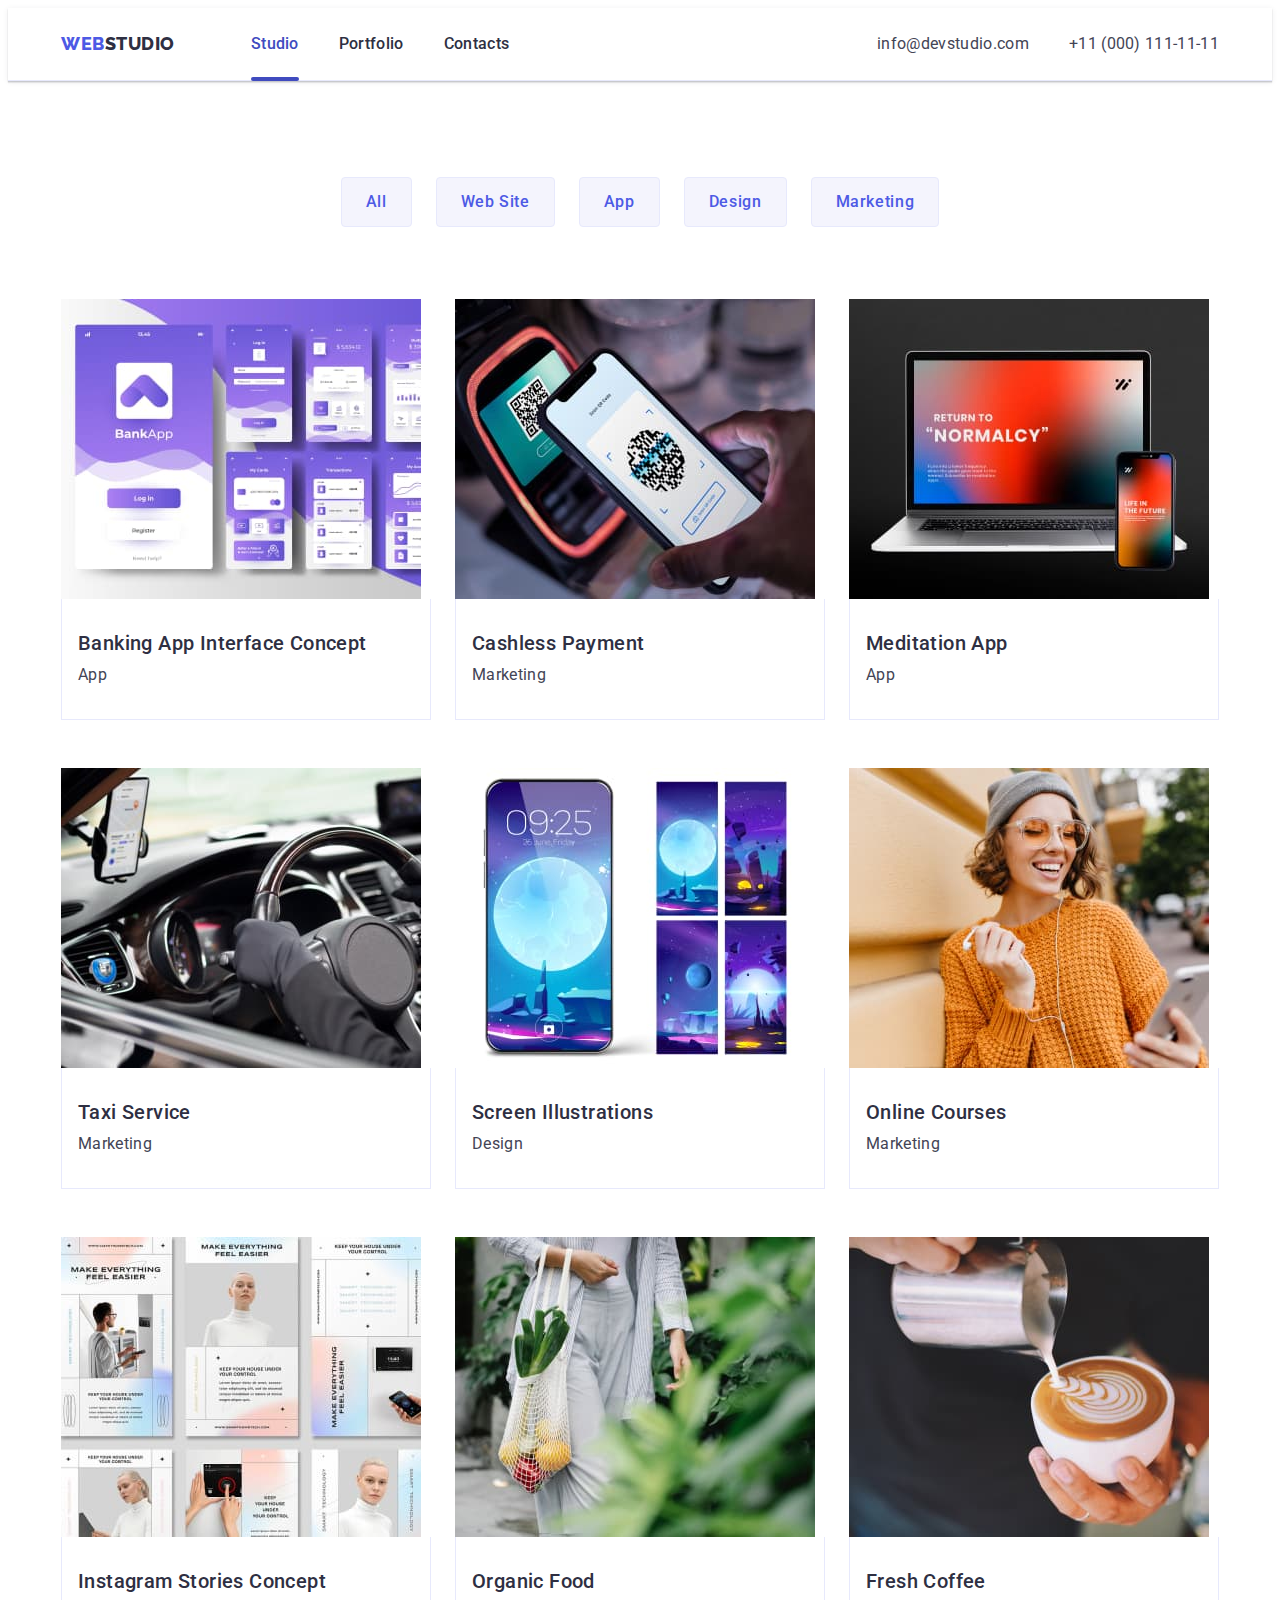
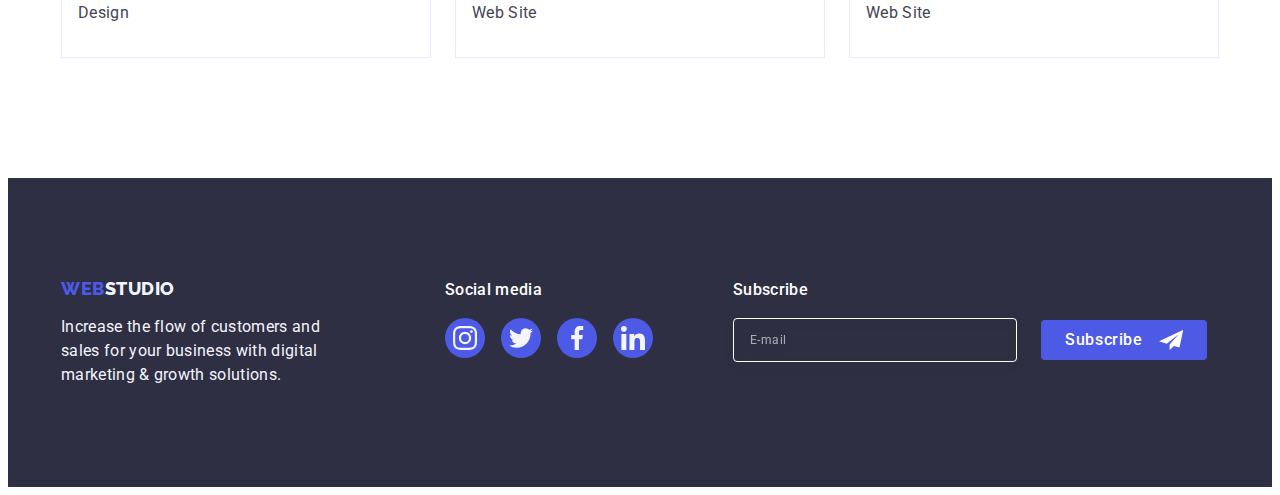
==== commit 2601274e: "fixed header in portfolio page" ====
--- a/portfolio.html
+++ b/portfolio.html
@@ -23,17 +23,19 @@
   <body>
     <!-- header -->
     <header class="header">
-      <div class="head container">
+      <div class="head-container container">
         <nav class="site-nav">
           <a href="./index.html" class="logo-header link"
-            >Web<span class="logo part">Studio</span></a
+            >Web<span class="logo-part">Studio</span></a
           >
           <ul class="site-nav list">
             <li class="item">
-              <a href="./index.html" class="site-nav-text link">Studio</a>
-            </li>
-            <li class="item">
-              <a href="./portfolio.html" class="site-nav-text active link"
+              <a href="./index.html" class="site-nav-text active link"
+                >Studio</a
+              >
+            </li>
+            <li class="item">
+              <a href="./portfolio.html" class="site-nav-text link"
                 >Portfolio</a
               >
             </li>
--- a/css/styles.css
+++ b/css/styles.css
@@ -103,7 +103,7 @@
 }
 
 
-.head.container{
+.head-container{
     display: flex;
 
     align-items: center;
@@ -112,7 +112,7 @@
 
 /* LOGO */
 
-.logo.part{
+.logo-part{
     color: var(--secondary-bg-color);
 }
 
@@ -374,7 +374,7 @@
 
 /* SECTION 3 */
 
-.projects.section{
+.projects{
     padding-top:0;
 }
 
@@ -699,14 +699,14 @@
 .footer-media-icon {
    fill: var(--third-bg-color);
     margin: 8px;
-    gap: 24px;
+    
 }
 
 
 .input-btn-wrapper{
     display: flex;
     align-items: center;
-
+     gap: 24px;
 }
 
 .footer-form-tittle{
@@ -726,7 +726,6 @@
     width: 264px;
     height: 40px;
 
-    margin-right: 24px;
     
     padding-left: 16px;
     color: var(--primary-bg-color);
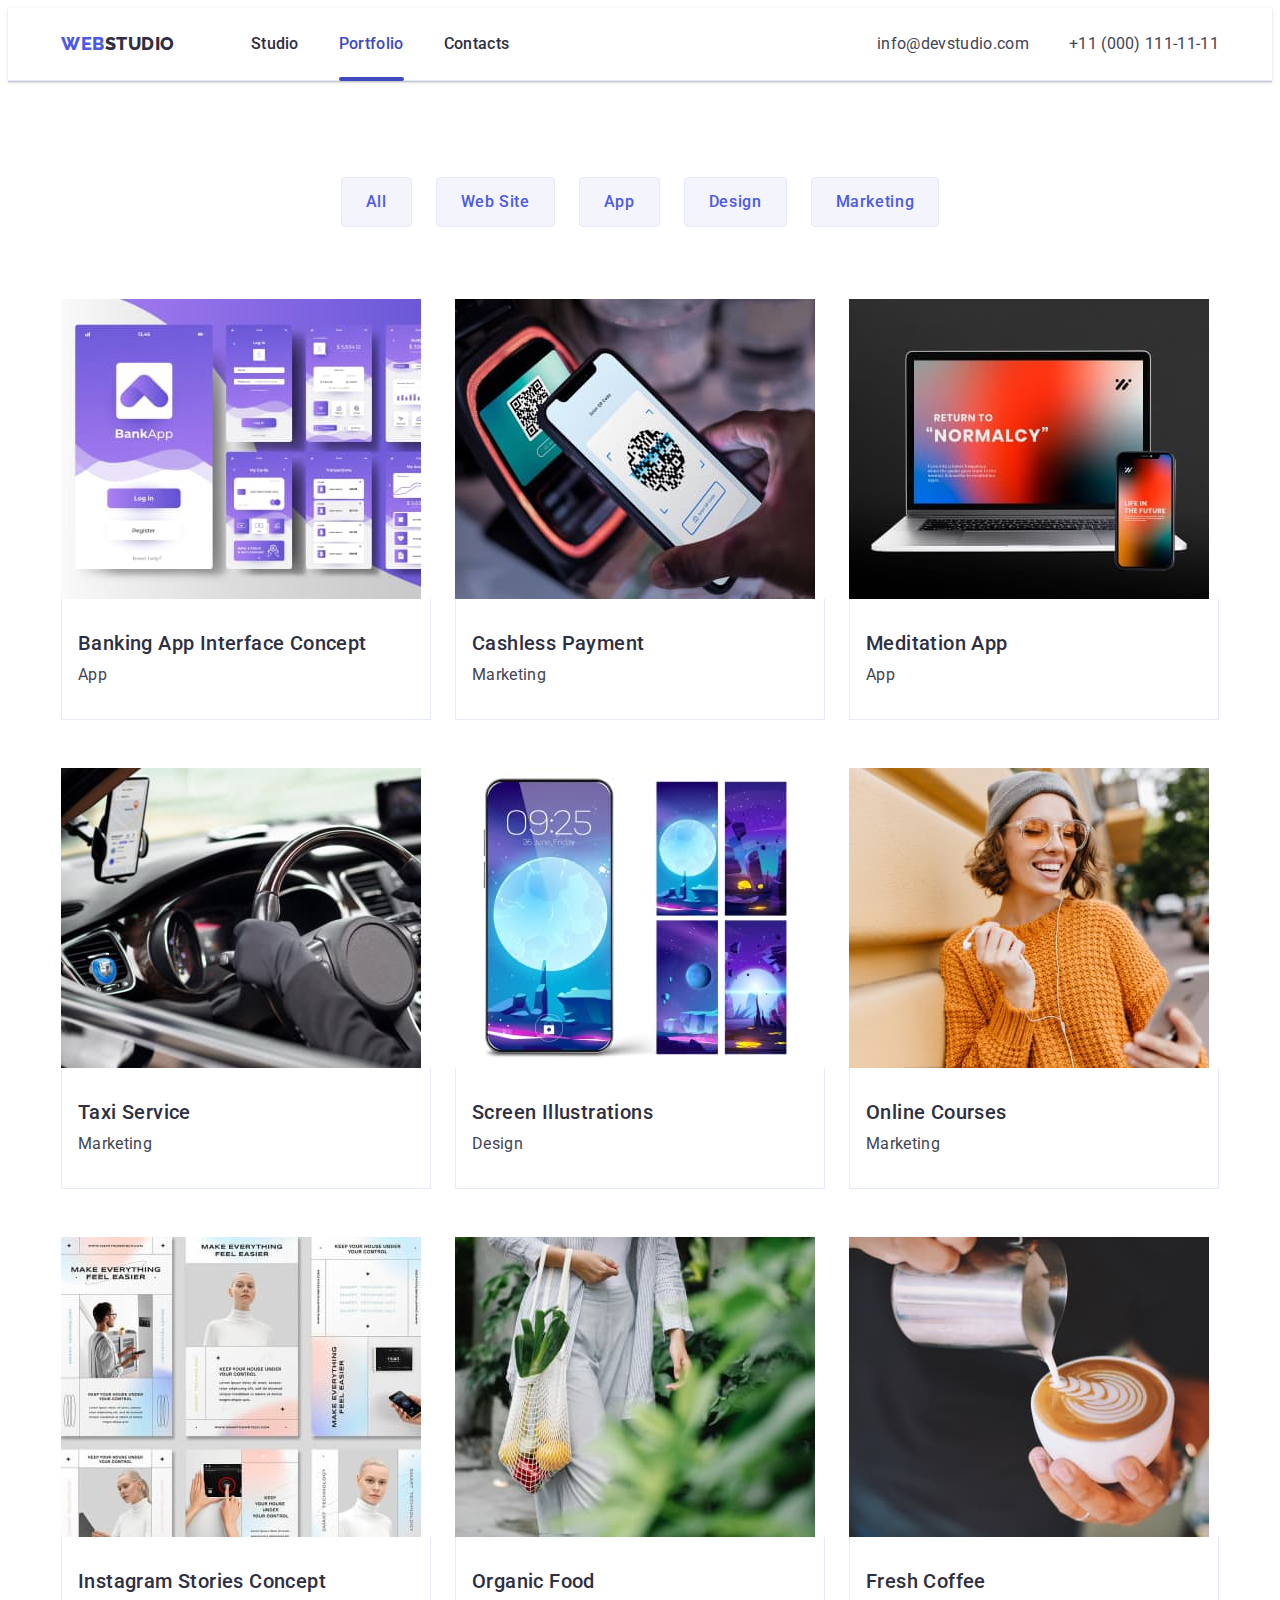
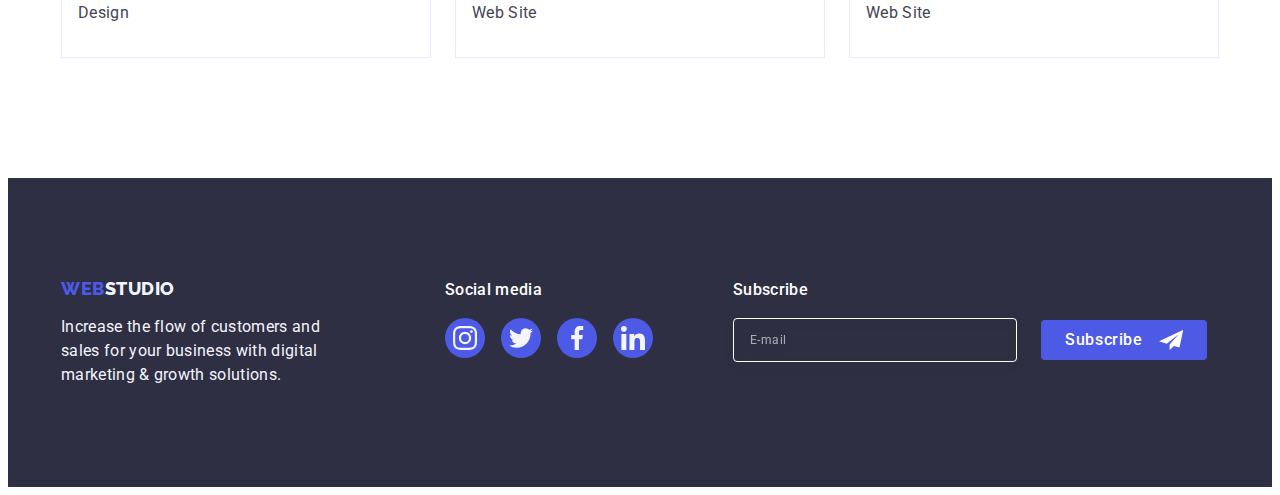
==== commit 897ec02d: "resized svg in section customers" ====
--- a/portfolio.html
+++ b/portfolio.html
@@ -30,12 +30,10 @@
           >
           <ul class="site-nav list">
             <li class="item">
-              <a href="./index.html" class="site-nav-text active link"
-                >Studio</a
-              >
-            </li>
-            <li class="item">
-              <a href="./portfolio.html" class="site-nav-text link"
+              <a href="./index.html" class="site-nav-text link">Studio</a>
+            </li>
+            <li class="item">
+              <a href="./portfolio.html" class="site-nav-text active link"
                 >Portfolio</a
               >
             </li>
--- a/css/styles.css
+++ b/css/styles.css
@@ -584,9 +584,7 @@
 
 .custom-icon{
     fill: currentColor;
-    margin: 16px 32px;
-    width: 104px;
-     height: 56px;
+    
 
 }
 
